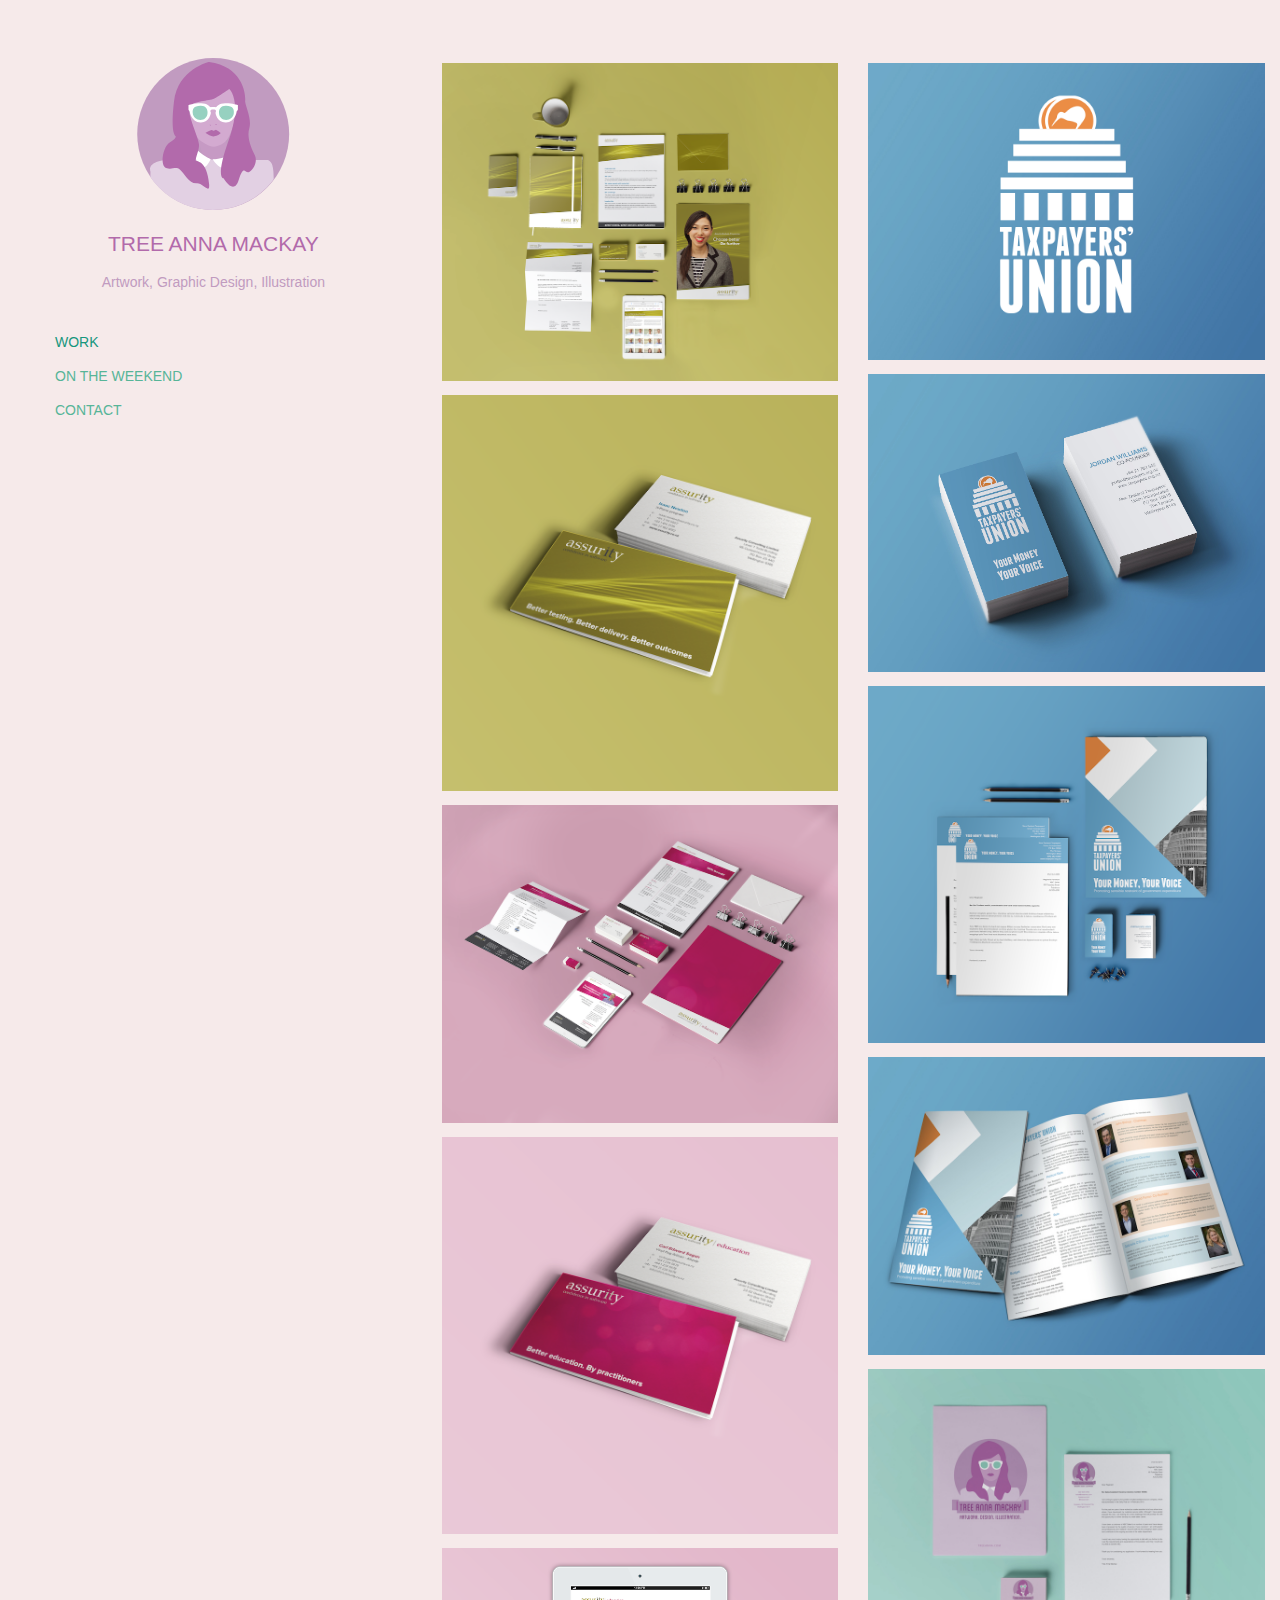
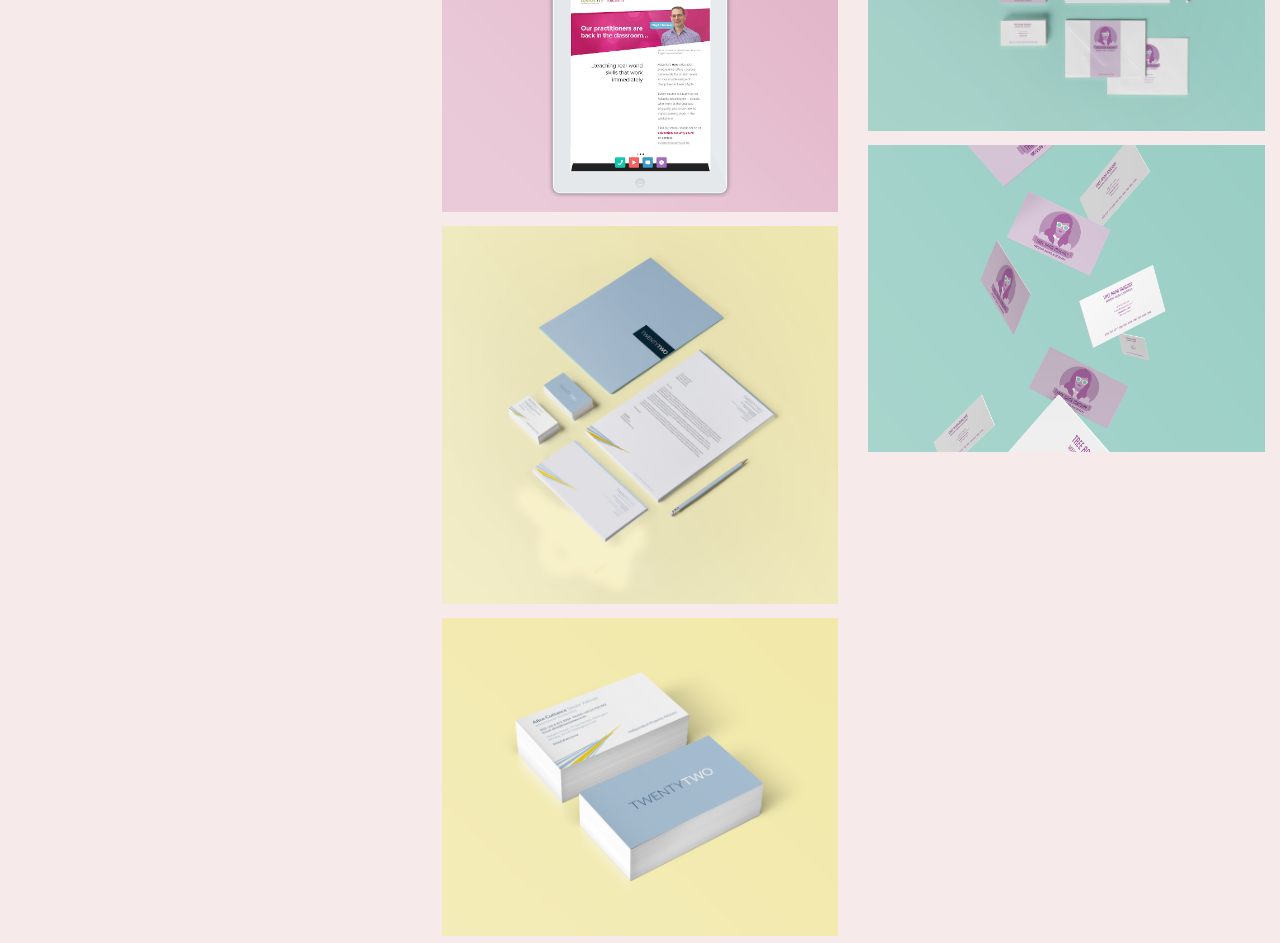
==== src/index.html @ c5f60328 "Importing the existing static site files." ====
<!DOCTYPE html>
    <html lang="en">
    <head>
        <meta charset="utf-8">
        <meta http-equiv="X-UA-Compatible" content="IE=edge">
        <meta name="viewport" content="width=device-width, initial-scale=1">
        <title>Tree Anna Mackay | Artwork, Graphic Design & Illustration</title>

        <link href="css/bootstrap.min.css" rel="stylesheet">
        <link href="css/purp.css" rel="stylesheet">

        <link rel="icon" href="images/favicon.png" type="image/png"/>
        <link rel="shortcut icon" href="images/favicon.png" type="image/png"/>
    </head>
    <body>
        <div class="container-fluid">
            <div class="row">

                <div class="col-md-4">

                    <div id="logo">
                    <img src="images/tree_logo1.svg" alt="Tree Anna Mackay">
                    </div>

                    <h1>Tree Anna Mackay</h1>

                    <h2>Artwork, Graphic Design, Illustration</h2>

                    <ul id="menu">
                        <li class="active"><a href="/">Work</a></li>
                        <li><a href="/weekend">On the weekend</a></li>
                        <li><a href="/contact">Contact</a></li>
                    </ul>

                </div>

                <div class="col-md-8" id="main">
                    <div class="row">
                        <div class="col-md-6">
                            <img class="work" src="images/Assurity1.png">
                            <img class="work" src="images/Assurity2.png">
                            <img class="work" src="images/Assurity3.png">
                            <img class="work" src="images/Assurity4.png">
                            <img class="work" src="images/Assurity5.png">
                            <img class="work" src="images/twentytwo1.jpg">
                            <img class="work" src="images/twentytwo2.jpg">
                        </div>
                        <div class="col-md-6"> 
                            <img class="work" src="images/taxpayersunion1.png">
                            <img class="work" src="images/taxpayersunion3.jpg">
                            <img class="work" src="images/taxpayersunion2.png">
                            <img class="work" src="images/taxpayersunion4.jpg">
                            <img class="work" src="images/treeanna1.jpg">
                            <img class="work" src="images/treeanna2.jpg">        
                        </div>
                    </div>
                </div>
            </div>
        </div>
    </body>
</html>
---- src/css/purp.css ----
body, html {
    background-color: #f6eaea;
}

h1 {
    font-size: 1.5em;
    color: #B26AAB;
    text-transform: uppercase;
    text-align: center;
}

h2 {
    font-size: 1em;
    text-align: center;
    color: #C19BC0;
    padding: 0;
    margin 0;
}

#logo {
    text-align: center;
    margin-top: 4em;
}

#main {
    margin-top: 4em;
}

img {
    max-width: 100%;
}

p {
    margin-top: 2em;
}

#menu {
    list-style-type: none;
    margin-top: 3em;
}


#menu li {
    margin-top: 1em;
    text-transform: uppercase;
}

#menu li a {
    color: #57B598;
}

#menu li.active a {
    color: #17967D;
}

#contact {
    list-style-type: none;
    padding: 0;
}

#contact li {
    margin-top: 0.5em;

    
}

#contact li a {
    color: #B26AAB;
}

.work {
margin-top: 0.5em;
margin-bottom: 0.5em
}
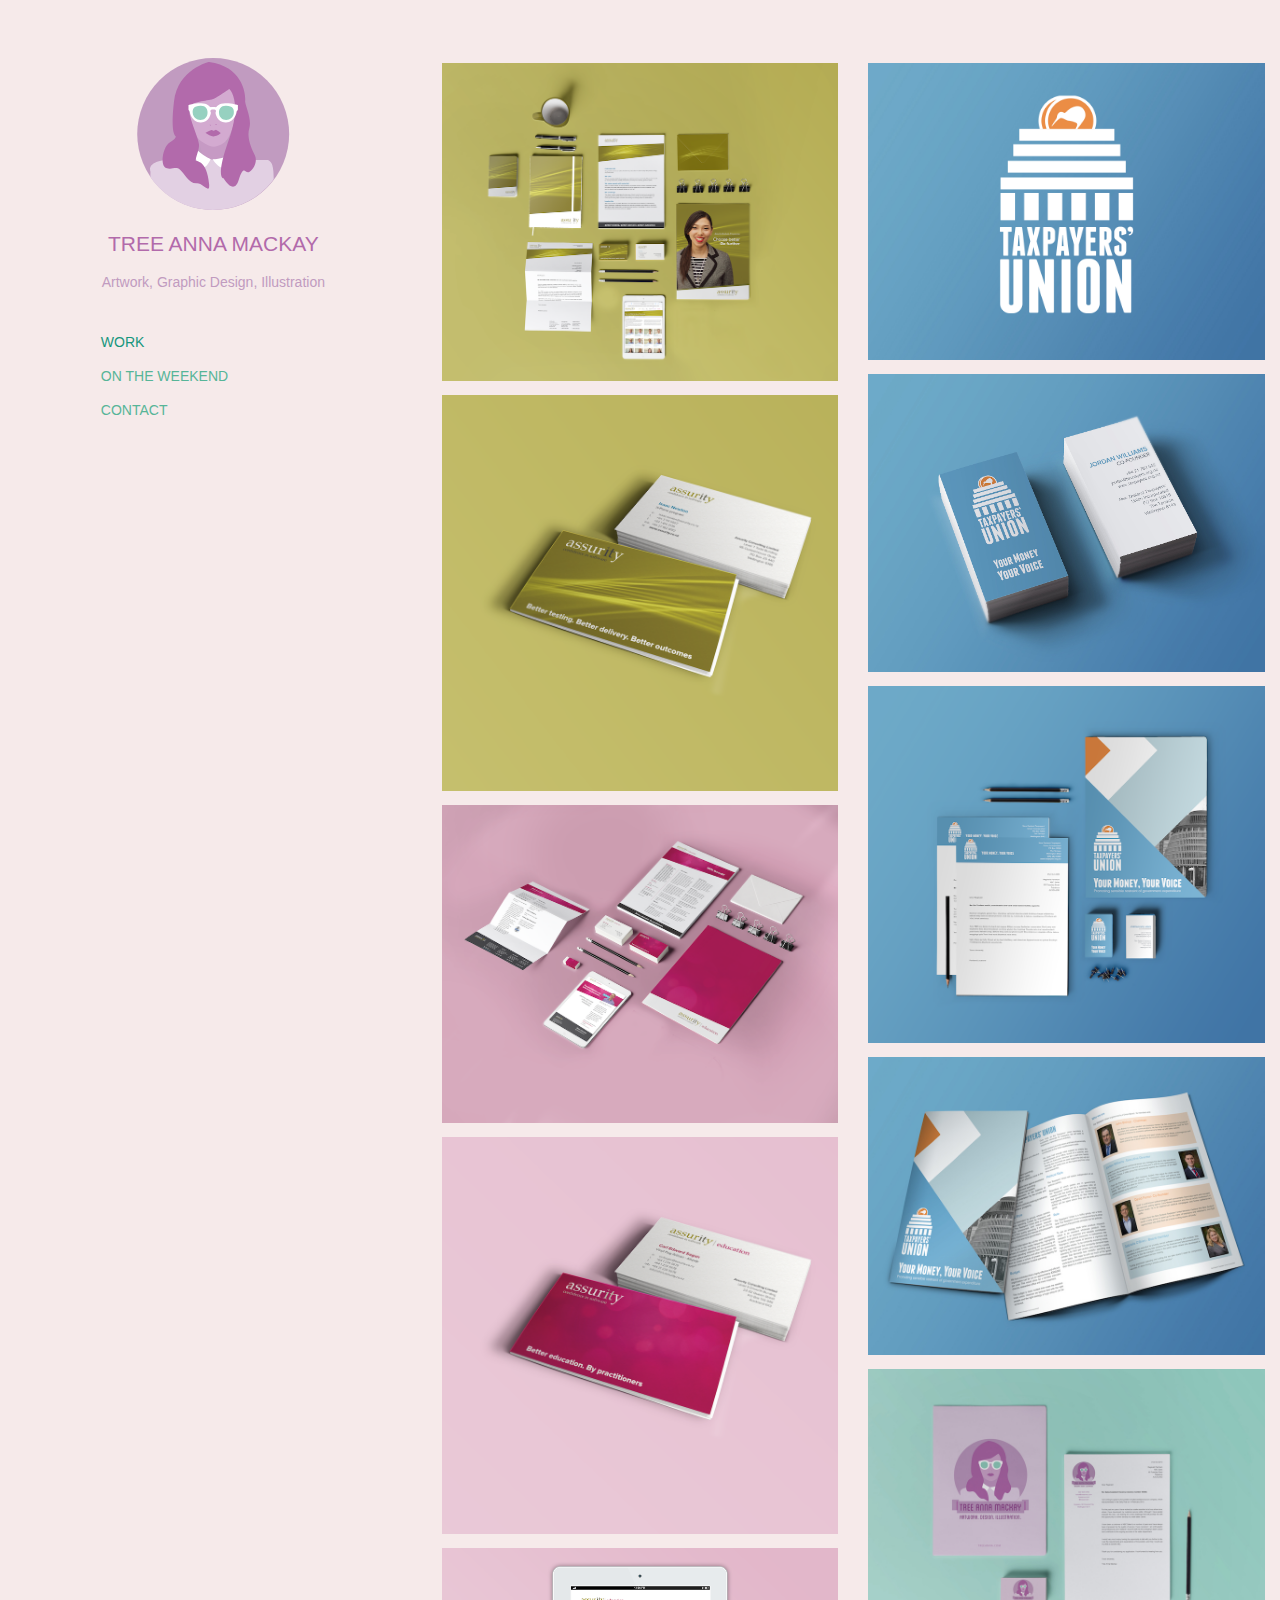
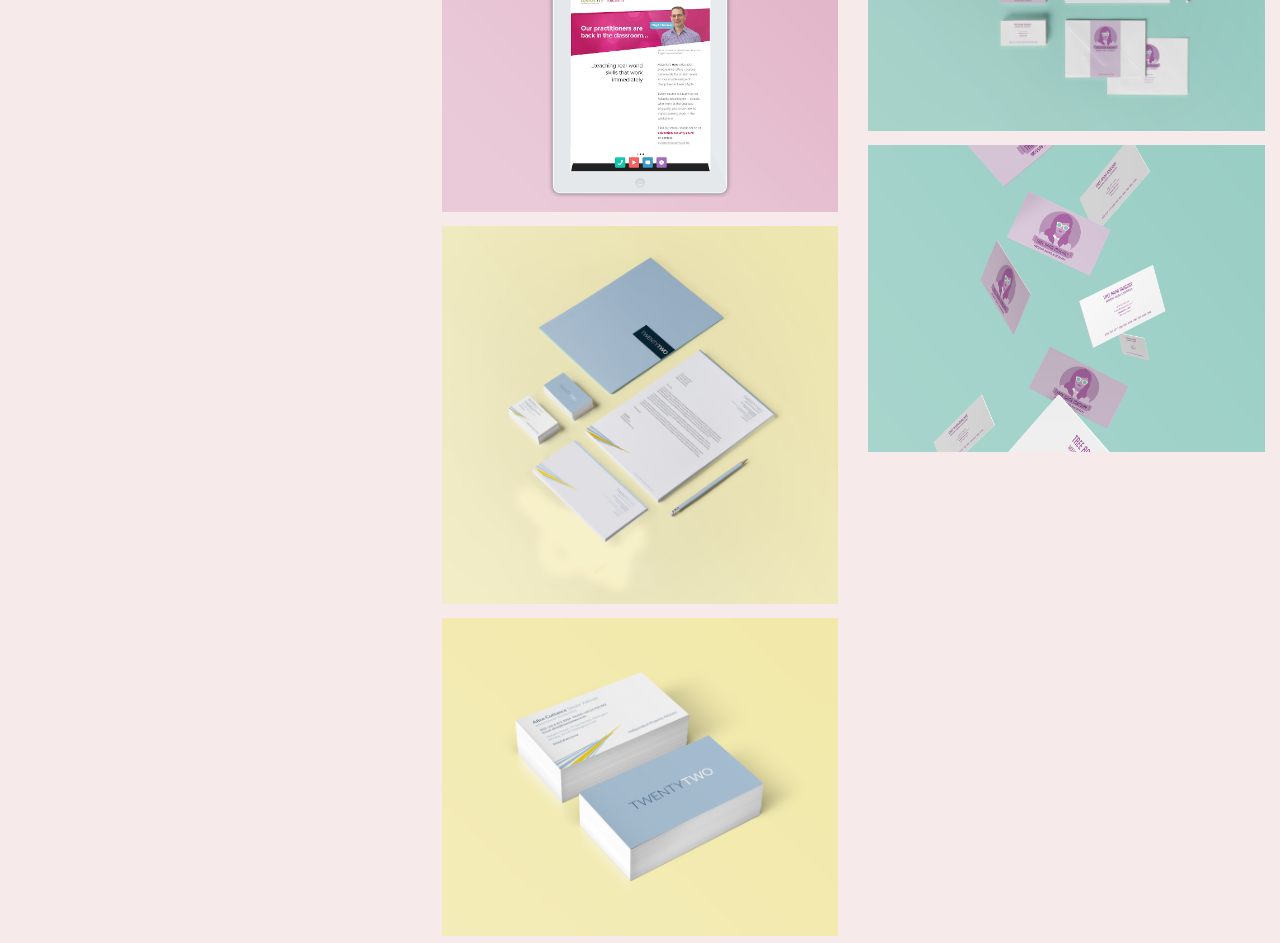
==== commit 54a9e191: "Fixed a couple of minor issues with the HTML, corrected left-hand menu alignment in a slightly hacky" ====
--- a/src/index.html
+++ b/src/index.html
@@ -1,5 +1,5 @@
 <!DOCTYPE html>
-    <html lang="en">
+<html lang="en">
     <head>
         <meta charset="utf-8">
         <meta http-equiv="X-UA-Compatible" content="IE=edge">
@@ -9,8 +9,8 @@
         <link href="css/bootstrap.min.css" rel="stylesheet">
         <link href="css/purp.css" rel="stylesheet">
 
-        <link rel="icon" href="images/favicon.png" type="image/png"/>
-        <link rel="shortcut icon" href="images/favicon.png" type="image/png"/>
+        <link rel="icon" href="images/favicon.png" type="image/png">
+        <link rel="shortcut icon" href="images/favicon.png" type="image/png">
     </head>
     <body>
         <div class="container-fluid">
@@ -58,4 +58,4 @@
             </div>
         </div>
     </body>
-</html>+</html>
--- a/src/css/purp.css
+++ b/src/css/purp.css
@@ -1,44 +1,32 @@
-body, html {
-    background-color: #f6eaea;
+#contact {
+    list-style-type: none;
+    padding: 0;
 }
 
-h1 {
-    font-size: 1.5em;
-    color: #B26AAB;
-    text-transform: uppercase;
-    text-align: center;
+#contact li {
+    margin-top: .5em;
 }
 
-h2 {
-    font-size: 1em;
-    text-align: center;
-    color: #C19BC0;
-    padding: 0;
-    margin 0;
+#contact li a {
+    color: #B26AAB;
 }
 
 #logo {
+    margin-top: 4em;
     text-align: center;
-    margin-top: 4em;
 }
 
 #main {
     margin-top: 4em;
 }
 
-img {
-    max-width: 100%;
-}
-
-p {
-    margin-top: 2em;
-}
-
 #menu {
     list-style-type: none;
     margin-top: 3em;
+    max-width: 305px;
+    margin-left: auto;
+    margin-right: auto;
 }
-
 
 #menu li {
     margin-top: 1em;
@@ -53,22 +41,33 @@
     color: #17967D;
 }
 
-#contact {
-    list-style-type: none;
-    padding: 0;
+.work {
+    margin-bottom: .5em;
+    margin-top: .5em;
 }
 
-#contact li {
-    margin-top: 0.5em;
-
-    
+body,html {
+    background-color: #f6eaea;
 }
 
-#contact li a {
+h1 {
     color: #B26AAB;
+    font-size: 1.5em;
+    text-align: center;
+    text-transform: uppercase;
 }
 
-.work {
-margin-top: 0.5em;
-margin-bottom: 0.5em
+h2 {
+    color: #C19BC0;
+    font-size: 1em;
+    padding: 0;
+    text-align: center;
 }
+
+img {
+    max-width: 100%;
+}
+
+p {
+    margin-top: 2em;
+}
